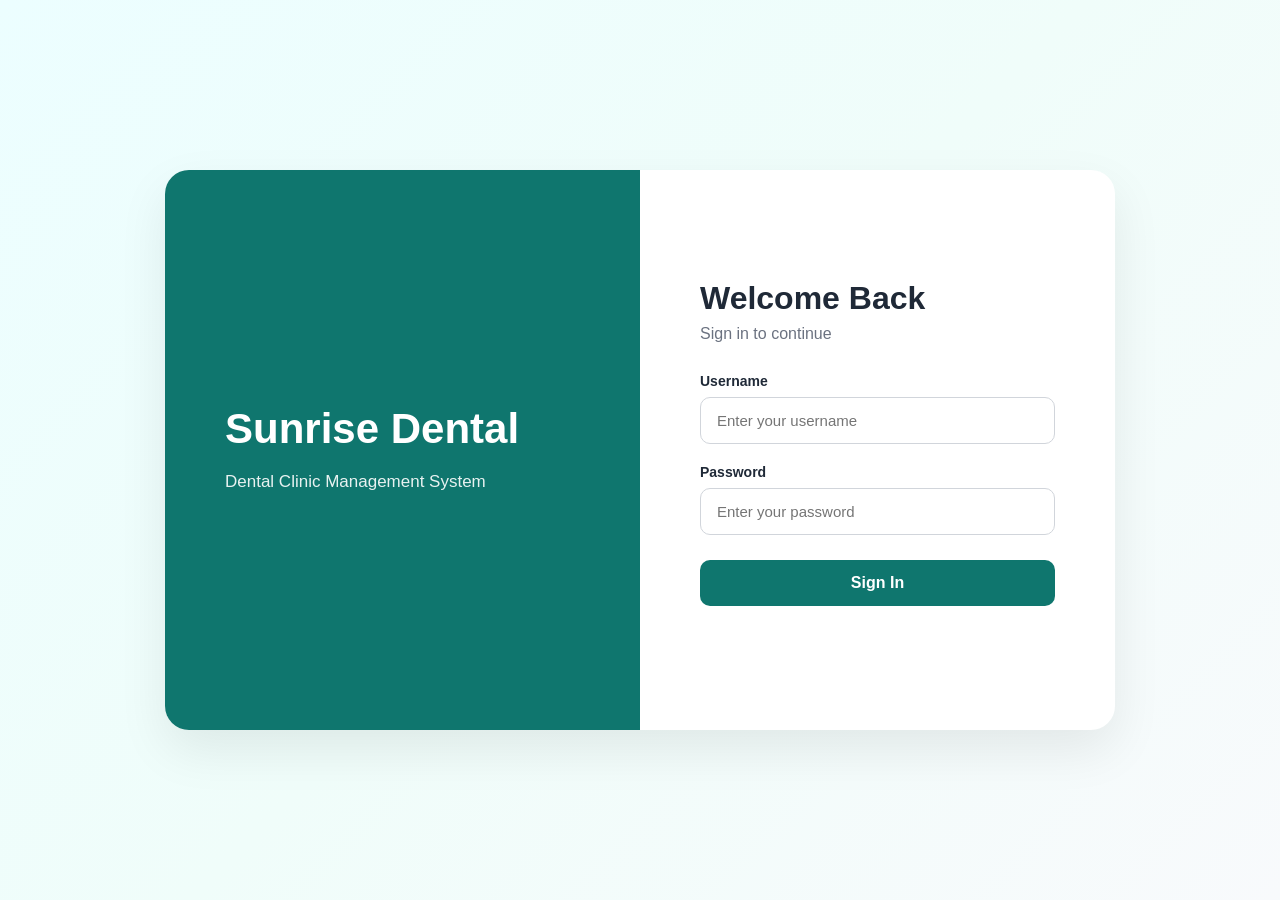
==== Frontend/index.html @ 6f391fbe "Add dental clinic frontend" ====
<!DOCTYPE html>
<html lang="en">
<head>
    <meta charset="UTF-8">
    <meta name="viewport" content="width=device-width, initial-scale=1.0">

    <title>Sunrise Dental Clinic</title>

    <link rel="stylesheet" href="css/style.css">
</head>

<body>
    <div class="login-page">

    <div class="login-card">

        <div class="brand">
            <h1>Sunrise Dental</h1>
            <p>Dental Clinic Management System</p>
        </div>

        <div class="login-form">

            <h2>Welcome Back</h2>
            <p class="login-subtitle">Sign in to continue</p>

            <form id="loginForm">

                <div class="input-group">
                    <label for="username">Username</label>
                    <input
                        type="text"
                        id="username"
                        placeholder="Enter your username"
                        required
                    >
                </div>

                <div class="input-group">
                    <label for="password">Password</label>
                    <input
                        type="password"
                        id="password"
                        placeholder="Enter your password"
                        required
                    >
                </div>

                <button type="submit" class="login-button">
                    Sign In
                </button>

                <p id="loginMessage"></p>

            </form>

        </div>

    </div>

</div>
<script src="js/app.js"></script>

</body>
</html>
---- Frontend/css/style.css ----
/* --- General --- */

* {
    margin: 0;
    padding: 0;
    box-sizing: border-box;
}

body {
    font-family: Arial, Helvetica, sans-serif;
    background: #f4f7fb;
    color: #1f2937;
}

button,
input,
select {
    font-family: inherit;
}


/* --- Login --- */

.login-page {
    min-height: 100vh;
    display: flex;
    justify-content: center;
    align-items: center;
    padding: 20px;
    background: linear-gradient(135deg, #ecfeff, #f0fdfa, #f8fafc);
}

.login-card {
    width: 100%;
    max-width: 950px;
    min-height: 560px;
    display: grid;
    grid-template-columns: 1fr 1fr;
    background: #ffffff;
    border-radius: 24px;
    overflow: hidden;
    box-shadow: 0 20px 50px rgba(0, 0, 0, 0.08);
}

.brand {
    padding: 60px;
    display: flex;
    flex-direction: column;
    justify-content: center;
    background: #0f766e;
    color: #ffffff;
}

.brand h1 {
    font-size: 42px;
    margin-bottom: 15px;
}

.brand p {
    font-size: 17px;
    line-height: 1.6;
    opacity: 0.9;
}

.login-form {
    padding: 60px;
    display: flex;
    flex-direction: column;
    justify-content: center;
}

.login-form h2 {
    font-size: 32px;
    margin-bottom: 8px;
}

.login-subtitle {
    color: #6b7280;
    margin-bottom: 30px;
}

.input-group {
    margin-bottom: 20px;
}

.input-group label {
    display: block;
    margin-bottom: 8px;
    font-size: 14px;
    font-weight: 600;
}

.input-group input {
    width: 100%;
    padding: 14px 16px;
    border: 1px solid #d1d5db;
    border-radius: 10px;
    font-size: 15px;
    outline: none;
    transition: 0.2s;
}

.input-group input:focus {
    border-color: #0f766e;
    box-shadow: 0 0 0 3px rgba(15, 118, 110, 0.1);
}

.login-button {
    width: 100%;
    padding: 14px;
    border: none;
    border-radius: 10px;
    background: #0f766e;
    color: #ffffff;
    font-size: 16px;
    font-weight: 600;
    cursor: pointer;
    margin-top: 5px;
    transition: 0.2s;
}

.login-button:hover {
    background: #115e59;
}

#loginMessage {
    margin-top: 15px;
    text-align: center;
    font-size: 14px;
}


/* --- Dashboard --- */

.dashboard {
    min-height: 100vh;
    display: flex;
    background: #f4f7fb;
}


/* --- Sidebar --- */

.sidebar {
    width: 250px;
    min-height: 100vh;
    background: #0f766e;
    color: #ffffff;
    display: flex;
    flex-direction: column;
    padding: 28px 18px;
}

.sidebar-brand {
    display: flex;
    align-items: center;
    gap: 12px;
    margin-bottom: 40px;
}

.brand-icon {
    width: 45px;
    height: 45px;
    display: flex;
    align-items: center;
    justify-content: center;
    background: rgba(255, 255, 255, 0.15);
    border-radius: 12px;
    font-size: 20px;
}

.sidebar-brand h2 {
    font-size: 18px;
    margin-bottom: 4px;
}

.sidebar-brand span {
    font-size: 11px;
    opacity: 0.75;
}

.sidebar-nav {
    display: flex;
    flex-direction: column;
    gap: 7px;
}

.nav-item {
    display: flex;
    align-items: center;
    gap: 12px;
    padding: 13px 14px;
    color: #ffffff;
    text-decoration: none;
    border-radius: 10px;
    font-size: 14px;
    transition: 0.2s;
}

.nav-item i {
    width: 20px;
    text-align: center;
}

.nav-item:hover,
.nav-item.active {
    background: rgba(255, 255, 255, 0.15);
}

.sidebar-bottom {
    margin-top: auto;
}

.logout:hover {
    background: rgba(255, 255, 255, 0.12);
}


/* --- Main Content --- */

.main-content {
    flex: 1;
    padding: 35px;
    overflow-x: hidden;
}


/* --- Top Bar --- */

.topbar {
    display: flex;
    align-items: center;
    justify-content: space-between;
    margin-bottom: 30px;
}

.topbar h1 {
    font-size: 30px;
    margin-bottom: 7px;
}

.topbar p {
    color: #6b7280;
    font-size: 14px;
}

.user-profile {
    display: flex;
    align-items: center;
    gap: 10px;
    background: #ffffff;
    padding: 8px 14px;
    border-radius: 12px;
    box-shadow: 0 5px 18px rgba(0, 0, 0, 0.05);
}

.user-avatar {
    width: 40px;
    height: 40px;
    display: flex;
    align-items: center;
    justify-content: center;
    background: #ccfbf1;
    color: #0f766e;
    border-radius: 50%;
}

.user-info {
    display: flex;
    flex-direction: column;
    gap: 3px;
}

.user-info strong {
    font-size: 13px;
}

.user-info span {
    color: #9ca3af;
    font-size: 11px;
}



/* --- Quick Actions --- */

.quick-actions {
    display: grid;
     grid-template-columns: repeat(3, minmax(0, 1fr));
    gap: 10px;
}

.quick-action {
    display: flex;
    align-items: center;
    gap: 20px;

    padding: 18px;

    text-decoration: none;
    color: #1f2937;

    background: #ffffff;

    border: 1px solid #e5e7eb;
    border-radius: 14px;

    transition: all 0.25s ease;
}

.quick-action:hover {
    transform: translateY(-3px);

    background: #f0fdfa;

    border-color: #99f6e4;

    box-shadow:
        0 8px 20px rgba(15, 118, 110, 0.10);
}

.quick-icon {
    width: 45px;
    height: 45px;

    flex-shrink: 0;

    display: flex;
    align-items: center;
    justify-content: center;

    background: #ecfdf5;

    color: #0f766e;

    border-radius: 12px;

    font-size: 18px;

    transition: 0.25s;
}

.quick-action:hover .quick-icon {
    background: #0f766e;
    color: #ffffff;
}

.quick-action div:nth-child(2) {
    flex: 1;

    display: flex;
    flex-direction: column;

    gap: 5px;
}

.quick-action strong {
    font-size: 14px;
    font-weight: 600;
    color: #1f2937;
}

.quick-action span {
    color: #9ca3af;

    font-size: 11px;

    line-height: 1.4;
}

.arrow {
    color: #9ca3af;

    font-size: 12px;

    transition: 0.25s;
}

.quick-action:hover .arrow {
    color: #0f766e;

    transform: translateX(4px);
}


/* --- Appointment Form --- */


.dashboard-section {
    width: 100%;
    max-width: none;
    background: #ffffff;
    padding: 55px;
    border-radius: 16px;
    box-shadow: 0 8px 25px rgba(0, 0, 0, 0.05);
}

.section-header {
    margin-bottom: 24px;
}

.section-header h2 {
    font-size: 20px;

    margin-bottom: 6px;

    color: #1f2937;
}

.section-header p {
    color: #9ca3af;

    font-size: 13px;
}


/* Appointment Form Grid */

.form-grid {
    display: grid;

    grid-template-columns:
        repeat(2, minmax(0, 1fr));

    column-gap: 24px;

    row-gap: 18px;
}


/* Form Group */

.form-group {
    margin-bottom: 0;
}

.form-group label {
    display: block;

    margin-bottom: 7px;

    font-size: 13px;

    font-weight: 600;

    color: #374151;
}

.required {
    color: #dc2626;

    font-weight: 700;
}


/* Input Wrapper */

.input-wrapper {
    position: relative;

    width: 100%;
}

.input-wrapper i {
    position: absolute;

    left: 14px;

    top: 50%;

    transform: translateY(-50%);

    color: #9ca3af;

    font-size: 14px;

    z-index: 1;

    pointer-events: none;
}


/* Input and Select */

.form-group input,
.form-group select {
    width: 100%;

    height: 44px;

    padding: 10px 14px 10px 40px;

    border: 1px solid #d1d5db;

    border-radius: 9px;

    outline: none;

    font-size: 13px;

    color: #1f2937;

    background: #ffffff;

    transition: all 0.2s ease;
}

.form-group input::placeholder {
    color: #9ca3af;
}


/* Input Focus */

.form-group input:focus,
.form-group select:focus {
    border-color: #0f766e;

    box-shadow:
        0 0 0 3px rgba(15, 118, 110, 0.10);
}


/* Appointment Number */

#appointmentNumber {
    background: #f0fdfa;

    color: #0f766e;

    font-weight: 700;

    cursor: not-allowed;
}


/* Select */

.form-group select {
    cursor: pointer;

    appearance: none;

    padding-right: 35px;
}


/* Date and Time */

.form-group input[type="date"],
.form-group input[type="time"] {
    cursor: pointer;
}


/* Create Appointment Button */

.appointment-button {
    width: auto;

    min-width: 205px;

    margin-top: 25px;

    padding: 12px 22px;

    display: flex;

    align-items: center;

    justify-content: center;

    gap: 8px;

    border: none;

    border-radius: 9px;

    background: #0f766e;

    color: #ffffff;

    font-size: 14px;

    font-weight: 600;

    cursor: pointer;

    transition: all 0.2s ease;
}

.appointment-button:hover {
    background: #115e59;

    transform: translateY(-1px);

    box-shadow:
        0 6px 15px rgba(15, 118, 110, 0.20);
}

.appointment-button:active {
    transform: translateY(0);
}


/* Appointment Message */

#appointmentMessage {
    margin-top: 14px;

    font-size: 13px;

    font-weight: 500;
}


/* --- Responsive --- */

@media (max-width: 900px) {

    .login-card {
        max-width: 750px;
    }

    .brand {
        padding: 40px;
    }

    .login-form {
        padding: 40px;
    }

    .brand h1 {
        font-size: 34px;
    }

    .login-form h2 {
        font-size: 27px;
    }
}


@media (max-width: 800px) {

    .sidebar {
        width: 75px;

        padding: 25px 10px;
    }

    .sidebar-brand {
        justify-content: center;
    }

    .sidebar-brand div:last-child {
        display: none;
    }

    .nav-item {
        justify-content: center;
    }

    .nav-item span {
        display: none;
    }

    .main-content {
        padding: 25px;
    }

    .quick-actions {
        grid-template-columns: 1fr;
    }
}


@media (max-width: 700px) {

    .login-card {
        grid-template-columns: 1fr;

        max-width: 500px;
    }

    .brand {
        min-height: 220px;

        padding: 35px;

        text-align: center;
    }

    .brand h1 {
        font-size: 32px;
    }

    .brand p {
        font-size: 15px;
    }

    .login-form {
        padding: 35px;
    }

    /* Appointment form becomes one column */

    .form-grid {
        grid-template-columns: 1fr;

        row-gap: 18px;
    }

    .dashboard-section {
        max-width: 100%;

        padding: 24px;
    }

    .appointment-button {
        width: 100%;
    }
}


@media (max-width: 600px) {

    .dashboard-cards {
        grid-template-columns: 1fr;
    }

    .topbar {
        align-items: flex-start;

        gap: 15px;
    }

    .user-info {
        display: none;
    }

    .main-content {
        padding: 18px;
    }

    .topbar h1 {
        font-size: 25px;
    }

    .dashboard-section {
        padding: 20px;
    }

    .quick-action {
        padding: 15px;
    }

    .quick-icon {
        width: 43px;

        height: 43px;
    }

    .form-group input,
    .form-group select {
        height: 42px;
    }
}


@media (max-width: 450px) {

    .login-page {
        padding: 12px;
    }

    .login-card {
        border-radius: 18px;
    }

    .brand {
        padding: 30px 22px;
    }

    .login-form {
        padding: 28px 22px;
    }

    .login-form h2 {
        font-size: 25px;
    }

    .brand h1 {
        font-size: 28px;
    }

    .sidebar {
        width: 62px;

        padding: 20px 7px;
    }

    .main-content {
        padding: 14px;
    }

    .dashboard-section {
        padding: 18px;

        border-radius: 14px;
    }

    .section-header h2 {
        font-size: 18px;
    }

    .section-header p {
        font-size: 12px;
    }

    .appointment-button {
        min-width: 100%;
    }
}
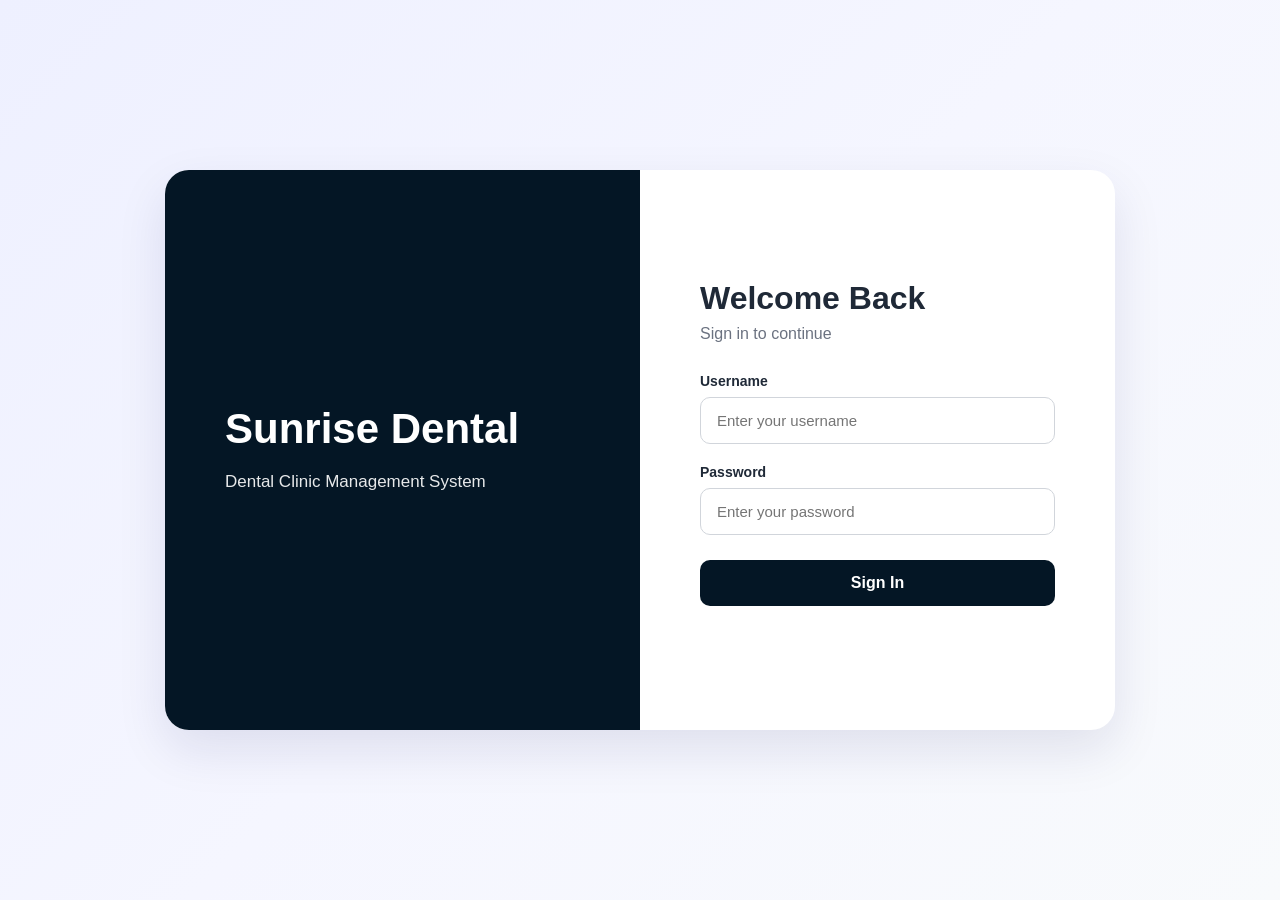
==== commit 48cb2235: "Add frontend inactivity logout" ====
--- a/Frontend/index.html
+++ b/Frontend/index.html
@@ -60,6 +60,6 @@
 
 </div>
 <script src="js/app.js"></script>
-
+<script src="js/auth.js"></script>
 </body>
 </html>
--- a/Frontend/css/style.css
+++ b/Frontend/css/style.css
@@ -1,4 +1,4 @@
-/* --- General --- */
+/* General */
 
 * {
     margin: 0;
@@ -6,7 +6,14 @@
     box-sizing: border-box;
 }
 
+html {
+    width: 100%;
+    min-height: 100%;
+}
+
 body {
+    width: 100%;
+    min-height: 100vh;
     font-family: Arial, Helvetica, sans-serif;
     background: #f4f7fb;
     color: #1f2937;
@@ -18,16 +25,21 @@
     font-family: inherit;
 }
 
-
-/* --- Login --- */
+button {
+    cursor: pointer;
+}
+
+
+/* Login */
 
 .login-page {
     min-height: 100vh;
+    width: 100%;
     display: flex;
     justify-content: center;
     align-items: center;
     padding: 20px;
-    background: linear-gradient(135deg, #ecfeff, #f0fdfa, #f8fafc);
+    background: linear-gradient(135deg, #eef0ff, #f5f6ff, #f8fafc);
 }
 
 .login-card {
@@ -39,7 +51,7 @@
     background: #ffffff;
     border-radius: 24px;
     overflow: hidden;
-    box-shadow: 0 20px 50px rgba(0, 0, 0, 0.08);
+    box-shadow: 0 20px 50px rgba(20, 21, 87, 0.10);
 }
 
 .brand {
@@ -47,7 +59,7 @@
     display: flex;
     flex-direction: column;
     justify-content: center;
-    background: #0f766e;
+    background: #041625;
     color: #ffffff;
 }
 
@@ -101,8 +113,8 @@
 }
 
 .input-group input:focus {
-    border-color: #0f766e;
-    box-shadow: 0 0 0 3px rgba(15, 118, 110, 0.1);
+    border-color: #041625;
+    box-shadow: 0 0 0 3px rgba(20, 21, 87, 0.10);
 }
 
 .login-button {
@@ -110,17 +122,16 @@
     padding: 14px;
     border: none;
     border-radius: 10px;
-    background: #0f766e;
+    background: #041625;
     color: #ffffff;
     font-size: 16px;
     font-weight: 600;
-    cursor: pointer;
     margin-top: 5px;
     transition: 0.2s;
 }
 
 .login-button:hover {
-    background: #115e59;
+    background: #434649;
 }
 
 #loginMessage {
@@ -130,21 +141,24 @@
 }
 
 
-/* --- Dashboard --- */
+/* Dashboard */
 
 .dashboard {
+    width: 100%;
     min-height: 100vh;
     display: flex;
     background: #f4f7fb;
 }
 
 
-/* --- Sidebar --- */
+/* Sidebar */
 
 .sidebar {
+    flex: 0 0 250px;
     width: 250px;
+    min-width: 250px;
     min-height: 100vh;
-    background: #0f766e;
+    background: #041625;
     color: #ffffff;
     display: flex;
     flex-direction: column;
@@ -161,6 +175,7 @@
 .brand-icon {
     width: 45px;
     height: 45px;
+    min-width: 45px;
     display: flex;
     align-items: center;
     justify-content: center;
@@ -199,6 +214,7 @@
 
 .nav-item i {
     width: 20px;
+    min-width: 20px;
     text-align: center;
 }
 
@@ -216,21 +232,25 @@
 }
 
 
-/* --- Main Content --- */
+/* Main Content */
 
 .main-content {
-    flex: 1;
+    flex: 1 1 auto;
+    width: auto;
+    min-width: 0;
     padding: 35px;
     overflow-x: hidden;
 }
 
 
-/* --- Top Bar --- */
+/* Top Bar */
 
 .topbar {
+    width: 100%;
     display: flex;
     align-items: center;
     justify-content: space-between;
+    gap: 20px;
     margin-bottom: 30px;
 }
 
@@ -245,6 +265,7 @@
 }
 
 .user-profile {
+    flex-shrink: 0;
     display: flex;
     align-items: center;
     gap: 10px;
@@ -257,11 +278,12 @@
 .user-avatar {
     width: 40px;
     height: 40px;
+    min-width: 40px;
     display: flex;
     align-items: center;
     justify-content: center;
-    background: #ccfbf1;
-    color: #0f766e;
+    background: #e8e9ff;
+    color: #141557;
     border-radius: 50%;
 }
 
@@ -281,76 +303,87 @@
 }
 
 
-
-/* --- Quick Actions --- */
+/* Dashboard Section */
+
+.dashboard-section {
+    width: 100%;
+    max-width: 100%;
+    background: #ffffff;
+    padding: 40px;
+    border-radius: 16px;
+    box-shadow: 0 8px 25px rgba(0, 0, 0, 0.05);
+}
+
+.section-header {
+    margin-bottom: 24px;
+}
+
+.section-header h2 {
+    font-size: 20px;
+    margin-bottom: 6px;
+    color: #1f2937;
+}
+
+.section-header p {
+    color: #9ca3af;
+    font-size: 13px;
+}
+
+
+/* Quick Actions */
 
 .quick-actions {
+    width: 100%;
     display: grid;
-     grid-template-columns: repeat(3, minmax(0, 1fr));
-    gap: 10px;
+    grid-template-columns: repeat(3, minmax(0, 1fr));
+    gap: 14px;
 }
 
 .quick-action {
+    min-width: 0;
     display: flex;
     align-items: center;
-    gap: 20px;
-
+    gap: 14px;
     padding: 18px;
-
     text-decoration: none;
     color: #1f2937;
-
     background: #ffffff;
-
     border: 1px solid #e5e7eb;
     border-radius: 14px;
-
     transition: all 0.25s ease;
 }
 
 .quick-action:hover {
     transform: translateY(-3px);
-
-    background: #f0fdfa;
-
-    border-color: #99f6e4;
-
-    box-shadow:
-        0 8px 20px rgba(15, 118, 110, 0.10);
+    background: #f4f4ff;
+    border-color: #b9bbef;
+    box-shadow: 0 8px 20px rgba(20, 21, 87, 0.10);
 }
 
 .quick-icon {
     width: 45px;
     height: 45px;
-
-    flex-shrink: 0;
-
+    min-width: 45px;
     display: flex;
     align-items: center;
     justify-content: center;
-
-    background: #ecfdf5;
-
-    color: #0f766e;
-
+    background: #eef0ff;
+    color: #141557;
     border-radius: 12px;
-
     font-size: 18px;
-
     transition: 0.25s;
 }
 
 .quick-action:hover .quick-icon {
-    background: #0f766e;
+    background: #141557;
     color: #ffffff;
 }
 
 .quick-action div:nth-child(2) {
+    min-width: 0;
     flex: 1;
-
     display: flex;
     flex-direction: column;
-
     gap: 5px;
 }
 
@@ -362,93 +395,48 @@
 
 .quick-action span {
     color: #9ca3af;
-
     font-size: 11px;
-
     line-height: 1.4;
 }
 
 .arrow {
+    flex-shrink: 0;
     color: #9ca3af;
-
     font-size: 12px;
-
     transition: 0.25s;
 }
 
 .quick-action:hover .arrow {
-    color: #0f766e;
-
+    color: #141557;
     transform: translateX(4px);
 }
 
 
-/* --- Appointment Form --- */
-
-
-.dashboard-section {
-    width: 100%;
-    max-width: none;
-    background: #ffffff;
-    padding: 55px;
-    border-radius: 16px;
-    box-shadow: 0 8px 25px rgba(0, 0, 0, 0.05);
-}
-
-.section-header {
-    margin-bottom: 24px;
-}
-
-.section-header h2 {
-    font-size: 20px;
-
-    margin-bottom: 6px;
-
-    color: #1f2937;
-}
-
-.section-header p {
-    color: #9ca3af;
-
-    font-size: 13px;
-}
-
-
-/* Appointment Form Grid */
+/* Appointment Form */
 
 .form-grid {
+    width: 100%;
     display: grid;
-
-    grid-template-columns:
-        repeat(2, minmax(0, 1fr));
-
+    grid-template-columns: repeat(2, minmax(0, 1fr));
     column-gap: 24px;
-
     row-gap: 18px;
 }
 
-
-/* Form Group */
-
 .form-group {
+    min-width: 0;
     margin-bottom: 0;
 }
 
 .form-group label {
     display: block;
-
     margin-bottom: 7px;
-
-    font-size: 13px;
-
+    font-size: 13px;
     font-weight: 600;
-
     color: #374151;
 }
 
 .required {
     color: #dc2626;
-
     font-weight: 700;
 }
 
@@ -457,51 +445,34 @@
 
 .input-wrapper {
     position: relative;
-
     width: 100%;
 }
 
 .input-wrapper i {
     position: absolute;
-
     left: 14px;
-
     top: 50%;
-
     transform: translateY(-50%);
-
     color: #9ca3af;
-
     font-size: 14px;
-
     z-index: 1;
-
     pointer-events: none;
 }
 
 
-/* Input and Select */
+/* Form Inputs */
 
 .form-group input,
 .form-group select {
     width: 100%;
-
     height: 44px;
-
     padding: 10px 14px 10px 40px;
-
     border: 1px solid #d1d5db;
-
     border-radius: 9px;
-
     outline: none;
-
-    font-size: 13px;
-
+    font-size: 13px;
     color: #1f2937;
-
     background: #ffffff;
-
     transition: all 0.2s ease;
 }
 
@@ -509,27 +480,19 @@
     color: #9ca3af;
 }
 
-
-/* Input Focus */
-
 .form-group input:focus,
 .form-group select:focus {
-    border-color: #0f766e;
-
-    box-shadow:
-        0 0 0 3px rgba(15, 118, 110, 0.10);
+    border-color: #141557;
+    box-shadow: 0 0 0 3px rgba(20, 21, 87, 0.10);
 }
 
 
 /* Appointment Number */
 
 #appointmentNumber {
-    background: #f0fdfa;
-
-    color: #0f766e;
-
+    background: #eef0ff;
+    color: #141557;
     font-weight: 700;
-
     cursor: not-allowed;
 }
 
@@ -538,9 +501,7 @@
 
 .form-group select {
     cursor: pointer;
-
-    appearance: none;
-
+    appearance: auto;
     padding-right: 35px;
 }
 
@@ -557,45 +518,26 @@
 
 .appointment-button {
     width: auto;
-
     min-width: 205px;
-
     margin-top: 25px;
-
     padding: 12px 22px;
-
-    display: flex;
-
+    display: inline-flex;
     align-items: center;
-
     justify-content: center;
-
     gap: 8px;
-
     border: none;
-
     border-radius: 9px;
-
-    background: #0f766e;
-
+    background: #141557;
     color: #ffffff;
-
     font-size: 14px;
-
     font-weight: 600;
-
-    cursor: pointer;
-
     transition: all 0.2s ease;
 }
 
 .appointment-button:hover {
-    background: #115e59;
-
+    background: #101145;
     transform: translateY(-1px);
-
-    box-shadow:
-        0 6px 15px rgba(15, 118, 110, 0.20);
+    box-shadow: 0 6px 15px rgba(20, 21, 87, 0.20);
 }
 
 .appointment-button:active {
@@ -607,44 +549,914 @@
 
 #appointmentMessage {
     margin-top: 14px;
-
-    font-size: 13px;
-
+    font-size: 13px;
     font-weight: 500;
 }
-
-
-/* --- Responsive --- */
+/* Find Appointment */
+
+.find-appointment-section {
+    width: 100%;
+    max-width: 1100px;
+    margin: 0 auto;
+    background: #ffffff;
+    padding: 28px 36px;
+    border-radius: 16px;
+    box-shadow: 0 8px 25px rgba(0, 0, 0, 0.05);
+}
+
+.find-appointment-header {
+    margin-bottom: 18px;
+}
+
+.find-appointment-header h2 {
+    font-size: 21px;
+    color: #1f2937;
+    margin-bottom: 5px;
+}
+
+.find-appointment-header p {
+    color: #9ca3af;
+    font-size: 13px;
+}
+
+.find-appointment-form {
+    width: 100%;
+}
+
+.find-appointment-group {
+    width: 100%;
+}
+
+.find-appointment-group label {
+    display: block;
+    margin-bottom: 7px;
+    font-size: 13px;
+    font-weight: 600;
+    color: #374151;
+}
+
+
+/* Find Input */
+
+.find-input-wrapper {
+    position: relative;
+    width: 100%;
+}
+
+.find-input-wrapper i {
+    position: absolute;
+    left: 14px;
+    top: 50%;
+    transform: translateY(-50%);
+    color: #9ca3af;
+    font-size: 14px;
+    pointer-events: none;
+    z-index: 1;
+}
+
+.find-input-wrapper input {
+    width: 100%;
+    height: 44px;
+    padding: 10px 14px 10px 40px;
+    border: 1px solid #d1d5db;
+    border-radius: 9px;
+    outline: none;
+    background: #ffffff;
+    color: #1f2937;
+    font-size: 13px;
+    transition: all 0.2s ease;
+}
+
+.find-input-wrapper input::placeholder {
+    color: #9ca3af;
+}
+
+.find-input-wrapper input:focus {
+    border-color: #141557;
+    box-shadow: 0 0 0 3px rgba(20, 21, 87, 0.10);
+}
+
+
+/* Find Button */
+
+.find-button {
+    margin-top: 12px;
+    min-width: 110px;
+    height: 42px;
+    padding: 0 20px;
+    display: inline-flex;
+    align-items: center;
+    justify-content: center;
+    gap: 8px;
+    border: none;
+    border-radius: 9px;
+    background: #141557;
+    color: #ffffff;
+    font-size: 13px;
+    font-weight: 600;
+    transition: all 0.2s ease;
+}
+
+.find-button:hover {
+    background: #101145;
+    transform: translateY(-1px);
+    box-shadow: 0 6px 15px rgba(20, 21, 87, 0.20);
+}
+
+.find-button:active {
+    transform: translateY(0);
+}
+
+.find-button i {
+    font-size: 13px;
+}
+
+
+/* Find Message */
+
+#findMessage {
+    margin-top: 10px;
+    font-size: 13px;
+    font-weight: 500;
+}
+
+/* Appointment Details */
+
+.appointment-details {
+    width: 100%;
+    margin-top: 25px;
+    background: #ffffff;
+    border: 1px solid #e5e7eb;
+    border-radius: 14px;
+    padding: 25px;
+}
+
+.appointment-details h3 {
+    font-size: 18px;
+    margin-bottom: 20px;
+    color: #1f2937;
+}
+
+.appointment-details-grid {
+    display: grid;
+    grid-template-columns: repeat(2, minmax(0, 1fr));
+    gap: 18px;
+}
+
+.appointment-detail-item {
+    min-width: 0;
+    padding: 14px;
+    background: #f8fafc;
+    border-radius: 10px;
+    border: 1px solid #eef2f7;
+}
+
+.appointment-detail-item strong {
+    display: block;
+    margin-bottom: 5px;
+    font-size: 12px;
+    color: #6b7280;
+}
+
+.appointment-detail-item span {
+    font-size: 14px;
+    color: #1f2937;
+    word-break: break-word;
+}
+/* Manage Appointment Search */
+.appointment-search {
+    display: flex;
+    align-items: flex-end;
+    gap: 15px;
+    width: fit-content;
+    max-width: 100%;
+    margin-top: 25px;
+    padding: 22px;
+    background: #f8fafc;
+    border: 1px solid #e5e7eb;
+    border-radius: 12px;
+}
+
+.appointment-search .form-group {
+    flex: 0 0 360px;
+    max-width: 360px;
+}
+
+.appointment-search .input-wrapper {
+    width: 100%;
+}
+.appointment-search input {
+    width: 100%;
+    height: 44px;
+}
+
+#searchAppointmentNumber {
+    width: 100%;
+    height: 44px;
+    padding: 10px 14px 10px 40px;
+    border: 1px solid #d1d5db;
+    border-radius: 9px;
+    outline: none;
+    font-size: 13px;
+    color: #1f2937;
+    background: #ffffff;
+}
+.appointment-search .input-wrapper {
+    width: 100%;
+}
+#searchAppointmentNumber:focus {
+    border-color: #141557;
+    box-shadow: 0 0 0 3px rgba(20, 21, 87, 0.10);
+}
+#viewAppointmentButton {
+    height: 44px;
+    min-width: 110px;
+    flex-shrink: 0;
+}
+
+/* Management Button */
+
+.management-button,
+#viewAppointmentButton {
+    height: 44px;
+    min-width: 110px;
+    padding: 10px 20px;
+    display: inline-flex;
+    align-items: center;
+    justify-content: center;
+    gap: 8px;
+    border: none;
+    border-radius: 9px;
+    background: #141557;
+    color: #ffffff;
+    font-size: 13px;
+    font-weight: 600;
+    cursor: pointer;
+    text-decoration: none;
+    transition: all 0.2s ease;
+}
+
+.management-button:hover,
+#viewAppointmentButton:hover {
+    background: #101145;
+    transform: translateY(-1px);
+    box-shadow: 0 6px 15px rgba(20, 21, 87, 0.20);
+}
+
+.management-button:active,
+#viewAppointmentButton:active {
+    transform: translateY(0);
+}
+
+
+/* Management Buttons */
+
+.management-buttons {
+    display: flex;
+    align-items: center;
+    gap: 12px;
+    margin-top: 25px;
+    flex-wrap: wrap;
+}
+
+#editAppointmentButton,
+#updateAppointmentButton,
+#deleteAppointmentButton {
+    min-width: 120px;
+    height: 42px;
+    padding: 10px 18px;
+    display: inline-flex;
+    align-items: center;
+    justify-content: center;
+    gap: 7px;
+    border: none;
+    border-radius: 9px;
+    color: #ffffff;
+    font-size: 13px;
+    font-weight: 600;
+    cursor: pointer;
+    transition: all 0.2s ease;
+}
+
+#editAppointmentButton {
+    background: #2563eb;
+}
+
+#editAppointmentButton:hover {
+    background: #1d4ed8;
+    transform: translateY(-1px);
+}
+
+#updateAppointmentButton {
+    background: #141557;
+}
+
+#updateAppointmentButton:hover {
+    background: #101145;
+    transform: translateY(-1px);
+}
+
+#deleteAppointmentButton {
+    background: #dc2626;
+}
+
+#deleteAppointmentButton:hover {
+    background: #b91c1c;
+    transform: translateY(-1px);
+}
+
+#updateAppointmentButton:disabled,
+#deleteAppointmentButton:disabled,
+#editAppointmentButton:disabled {
+    opacity: 0.55;
+    cursor: not-allowed;
+    transform: none;
+    box-shadow: none;
+}
+
+
+/* Management Form */
+
+#updateAppointmentForm,
+.manage-form {
+    width: 100%;
+    margin-top: 20px;
+}
+
+#updateAppointmentForm .form-group input,
+#updateAppointmentForm .form-group select {
+    width: 100%;
+}
+
+.appointment-details input[readonly],
+.appointment-details select:disabled {
+    background: #f8fafc;
+    color: #6b7280;
+    cursor: not-allowed;
+}
+
+
+/* Management Message */
+
+#appointmentManagementMessage,
+.appointment-list-message {
+    margin-top: 15px;
+    min-height: 20px;
+    font-size: 13px;
+    font-weight: 500;
+}
+
+
+/* Billing */
+
+.billing-section {
+    width: 100%;
+    padding: 45px;
+}
+
+.billing-grid {
+    display: grid;
+    grid-template-columns: repeat(2, minmax(0, 1fr));
+    gap: 22px 24px;
+}
+
+.billing-grid .form-group {
+    width: 100%;
+}
+
+.billing-grid .form-group label {
+    display: block;
+    margin-bottom: 7px;
+    font-size: 13px;
+    font-weight: 600;
+    color: #374151;
+}
+
+.billing-grid .form-group input {
+    width: 100%;
+    height: 46px;
+    padding: 10px 14px 10px 42px;
+    border: 1px solid #d1d5db;
+    border-radius: 9px;
+    outline: none;
+    font-size: 13px;
+    color: #1f2937;
+    background: #ffffff;
+    transition: 0.2s ease;
+}
+
+.billing-grid .form-group input:focus {
+    border-color: #141557;
+    box-shadow: 0 0 0 3px rgba(20, 21, 87, 0.10);
+}
+
+.billing-grid .form-group input[readonly] {
+    background: #eef0ff;
+    color: #141557;
+    font-weight: 700;
+}
+
+.billing-grid .input-wrapper {
+    position: relative;
+    width: 100%;
+}
+
+.billing-grid .input-wrapper i {
+    position: absolute;
+    left: 14px;
+    top: 50%;
+    transform: translateY(-50%);
+    color: #9ca3af;
+    font-size: 14px;
+    pointer-events: none;
+    z-index: 1;
+}
+
+
+/* Billing Actions */
+
+.billing-actions {
+    display: flex;
+    align-items: center;
+    gap: 12px;
+    margin-top: 28px;
+}
+
+.billing-actions .management-button {
+    min-width: 145px;
+    height: 44px;
+    padding: 10px 20px;
+}
+
+.billing-save-button {
+    background: #141557;
+    color: #ffffff;
+}
+
+.billing-save-button:hover {
+    background: #101145;
+    transform: translateY(-1px);
+    box-shadow: 0 6px 15px rgba(20, 21, 87, 0.20);
+}
+
+.billing-clear-button {
+    background: #f3f4f6;
+    color: #374151;
+    border: 1px solid #d1d5db !important;
+}
+
+.billing-clear-button:hover {
+    background: #e5e7eb;
+}
+
+.billing-print-button {
+    background: #1f2937;
+    color: #ffffff;
+}
+
+.billing-print-button:hover {
+    background: #111827;
+    transform: translateY(-1px);
+    box-shadow: 0 6px 15px rgba(0, 0, 0, 0.15);
+}
+
+#billingMessage {
+    margin-top: 15px;
+    font-size: 13px;
+    font-weight: 500;
+}
+
+
+/* Print Bill */
+
+.bill-page {
+    width: 100%;
+    max-width: 850px;
+    min-height: 297mm;
+    margin: 40px auto;
+    padding: 45px;
+    background: #ffffff;
+    color: #1f2937;
+    border-radius: 14px;
+    box-shadow: 0 10px 30px rgba(0, 0, 0, 0.08);
+}
+
+.bill-header {
+    display: flex;
+    align-items: flex-start;
+    justify-content: space-between;
+    gap: 30px;
+}
+
+.clinic-info h1 {
+    margin-bottom: 8px;
+    font-size: 30px;
+    color: #141557;
+}
+
+.clinic-info p {
+    margin-bottom: 4px;
+    color: #6b7280;
+    font-size: 13px;
+}
+
+.bill-title {
+    text-align: right;
+}
+
+.bill-title h2 {
+    margin-bottom: 5px;
+    font-size: 28px;
+    color: #1f2937;
+    letter-spacing: 1px;
+}
+
+.bill-title span {
+    color: #9ca3af;
+    font-size: 13px;
+}
+
+.bill-line {
+    width: 100%;
+    height: 2px;
+    margin: 25px 0;
+    background: #141557;
+}
+
+.bill-information {
+    display: grid;
+    grid-template-columns: repeat(2, minmax(0, 1fr));
+    gap: 20px;
+    margin-bottom: 35px;
+}
+
+.bill-info-group {
+    padding: 15px;
+    background: #f7f7ff;
+    border: 1px solid #e5e7eb;
+    border-left: 4px solid #141557;
+    border-radius: 9px;
+}
+
+.bill-info-group span {
+    display: block;
+    margin-bottom: 6px;
+    color: #9ca3af;
+    font-size: 12px;
+}
+
+.bill-info-group strong {
+    display: block;
+    color: #1f2937;
+    font-size: 14px;
+}
+
+.bill-section h3 {
+    margin-bottom: 15px;
+    color: #1f2937;
+    font-size: 19px;
+}
+
+.bill-table {
+    width: 100%;
+    border-collapse: collapse;
+}
+
+.bill-table th {
+    padding: 14px 15px;
+    background: #141557;
+    color: #ffffff;
+    text-align: left;
+    font-size: 13px;
+}
+
+.bill-table th:last-child {
+    text-align: right;
+}
+
+.bill-table td {
+    padding: 16px 15px;
+    border-bottom: 1px solid #e5e7eb;
+    font-size: 13px;
+}
+
+.bill-table td:last-child {
+    text-align: right;
+    font-weight: 600;
+}
+
+.bill-table td strong {
+    display: block;
+    margin-bottom: 4px;
+    color: #1f2937;
+}
+
+.bill-table td small {
+    display: block;
+    color: #9ca3af;
+    font-size: 11px;
+}
+
+.bill-table tfoot td {
+    padding: 18px 15px;
+    background: #eef0ff;
+    border-bottom: none;
+    color: #141557;
+    font-size: 16px;
+    font-weight: 700;
+}
+
+.bill-footer {
+    display: flex;
+    align-items: flex-end;
+    justify-content: space-between;
+    gap: 30px;
+    margin-top: 45px;
+    padding-top: 25px;
+    border-top: 1px solid #e5e7eb;
+}
+
+.bill-footer p {
+    margin-bottom: 4px;
+    color: #6b7280;
+    font-size: 12px;
+}
+
+.signature {
+    width: 180px;
+    text-align: center;
+}
+
+.signature div {
+    width: 180px;
+    height: 1px;
+    margin-bottom: 8px;
+    background: #374151;
+}
+
+.signature span {
+    color: #6b7280;
+    font-size: 11px;
+}
+
+.print-actions {
+    display: flex;
+    justify-content: center;
+    gap: 12px;
+    margin-top: 35px;
+}
+
+.print-actions button {
+    min-width: 130px;
+    padding: 12px 20px;
+    border: none;
+    border-radius: 9px;
+    background: #141557;
+    color: #ffffff;
+    font-size: 13px;
+    font-weight: 600;
+    cursor: pointer;
+    transition: 0.2s;
+}
+
+.print-actions button:hover {
+    background: #101145;
+    transform: translateY(-1px);
+}
+
+.print-actions button:last-child {
+    background: #6b7280;
+}
+
+.print-actions button:last-child:hover {
+    background: #4b5563;
+}
+
+
+/* Help Page */
+
+.help-section {
+    margin-bottom: 24px;
+}
+
+.help-grid {
+    display: grid;
+    grid-template-columns: repeat(2, minmax(0, 1fr));
+    gap: 18px;
+}
+
+.help-card {
+    display: flex;
+    align-items: flex-start;
+    gap: 16px;
+    padding: 22px;
+    background: #ffffff;
+    border: 1px solid #e5e7eb;
+    border-radius: 14px;
+    transition: all 0.2s ease;
+}
+
+.help-card:hover {
+    transform: translateY(-3px);
+    border-color: #b9bbef;
+    background: #f7f7ff;
+    box-shadow: 0 8px 20px rgba(20, 21, 87, 0.08);
+}
+
+.help-icon {
+    width: 48px;
+    height: 48px;
+    flex-shrink: 0;
+    display: flex;
+    align-items: center;
+    justify-content: center;
+    background: #eef0ff;
+    color: #141557;
+    border-radius: 12px;
+    font-size: 19px;
+}
+
+.help-card h3 {
+    margin-bottom: 8px;
+    color: #1f2937;
+    font-size: 15px;
+}
+
+.help-card p {
+    color: #6b7280;
+    font-size: 13px;
+    line-height: 1.6;
+}
+
+.faq-section {
+    margin-bottom: 24px;
+}
+
+.faq-list {
+    display: flex;
+    flex-direction: column;
+    gap: 12px;
+}
+
+.faq-item {
+    padding: 18px 20px;
+    background: #ffffff;
+    border: 1px solid #e5e7eb;
+    border-radius: 12px;
+}
+
+.faq-question {
+    display: flex;
+    align-items: center;
+    gap: 10px;
+    margin-bottom: 8px;
+    color: #1f2937;
+    font-size: 14px;
+}
+
+.faq-question i {
+    color: #141557;
+    font-size: 15px;
+}
+
+.faq-item p {
+    padding-left: 25px;
+    color: #6b7280;
+    font-size: 13px;
+    line-height: 1.6;
+}
+
+.support-section {
+    margin-bottom: 24px;
+}
+
+.support-box {
+    display: grid;
+    grid-template-columns: repeat(3, minmax(0, 1fr));
+    gap: 15px;
+}
+
+.support-item {
+    display: flex;
+    align-items: center;
+    gap: 13px;
+    padding: 18px;
+    background: #f8fafc;
+    border: 1px solid #e5e7eb;
+    border-radius: 12px;
+}
+
+.support-item > i {
+    width: 42px;
+    height: 42px;
+    flex-shrink: 0;
+    display: flex;
+    align-items: center;
+    justify-content: center;
+    background: #e8e9ff;
+    color: #141557;
+    border-radius: 10px;
+    font-size: 16px;
+}
+
+.support-item div {
+    display: flex;
+    flex-direction: column;
+    gap: 4px;
+}
+
+.support-item strong {
+    color: #1f2937;
+    font-size: 13px;
+}
+
+.support-item span {
+    color: #9ca3af;
+    font-size: 11px;
+    line-height: 1.4;
+}
+
+
+/* Responsive */
+
+@media (min-width: 1200px) {
+
+    .main-content {
+        padding: 35px 40px;
+    }
+
+    .dashboard-section {
+        padding: 40px;
+    }
+}
+
+@media (max-width: 1100px) {
+
+    .main-content {
+        padding: 28px;
+    }
+
+    .dashboard-section {
+        padding: 35px;
+    }
+
+    .quick-actions {
+        grid-template-columns: repeat(2, minmax(0, 1fr));
+    }
+
+    .find-appointment-section {
+        max-width: 100%;
+    }
+}
 
 @media (max-width: 900px) {
 
-    .login-card {
-        max-width: 750px;
-    }
-
-    .brand {
-        padding: 40px;
-    }
-
-    .login-form {
-        padding: 40px;
-    }
-
-    .brand h1 {
-        font-size: 34px;
-    }
-
-    .login-form h2 {
-        font-size: 27px;
-    }
-}
-
-
-@media (max-width: 800px) {
+    .sidebar {
+        flex: 0 0 200px;
+        width: 200px;
+        min-width: 200px;
+    }
+
+    .main-content {
+        padding: 25px;
+    }
+
+    .dashboard-section {
+        padding: 30px;
+    }
+
+    .appointment-search {
+        flex-direction: column;
+        align-items: stretch;
+    }
+
+    #viewAppointmentButton,
+    .management-button {
+        width: 100%;
+    }
+
+    .help-grid {
+        grid-template-columns: 1fr;
+    }
+
+    .support-box {
+        grid-template-columns: 1fr;
+    }
+
+    .billing-section {
+        padding: 35px;
+    }
+
+    .billing-grid {
+        gap: 18px;
+    }
+}
+
+@media (max-width: 850px) {
 
     .sidebar {
         width: 75px;
-
+        min-width: 75px;
         padding: 25px 10px;
     }
 
@@ -652,7 +1464,7 @@
         justify-content: center;
     }
 
-    .sidebar-brand div:last-child {
+    .sidebar-brand > div:last-child {
         display: none;
     }
 
@@ -665,159 +1477,447 @@
     }
 
     .main-content {
+        width: calc(100% - 75px);
         padding: 25px;
+    }
+
+    .topbar {
+        align-items: flex-start;
+    }
+
+    .quick-actions {
+        grid-template-columns: 1fr 1fr;
+    }
+}
+
+@media (max-width: 700px) {
+
+    .login-card {
+        grid-template-columns: 1fr;
+        max-width: 500px;
+    }
+
+    .brand {
+        min-height: 220px;
+        padding: 35px;
+        text-align: center;
+    }
+
+    .brand h1 {
+        font-size: 32px;
+    }
+
+    .brand p {
+        font-size: 15px;
+    }
+
+    .login-form {
+        padding: 35px;
+    }
+
+    .sidebar {
+        width: 62px;
+        min-width: 62px;
+        padding: 20px 7px;
+    }
+
+    .main-content {
+        width: calc(100% - 62px);
+        padding: 18px;
+    }
+
+    .dashboard-section {
+        padding: 24px;
+    }
+
+    .topbar {
+        flex-direction: column;
+        align-items: flex-start;
+        gap: 15px;
+    }
+
+    .user-profile {
+        align-self: flex-end;
+    }
+
+    .form-grid,
+    .billing-grid {
+        grid-template-columns: 1fr;
+        row-gap: 18px;
     }
 
     .quick-actions {
         grid-template-columns: 1fr;
     }
-}
-
-
-@media (max-width: 700px) {
-
-    .login-card {
-        grid-template-columns: 1fr;
-
-        max-width: 500px;
-    }
-
-    .brand {
-        min-height: 220px;
-
-        padding: 35px;
-
-        text-align: center;
-    }
-
-    .brand h1 {
-        font-size: 32px;
-    }
-
-    .brand p {
-        font-size: 15px;
-    }
-
-    .login-form {
-        padding: 35px;
-    }
-
-    /* Appointment form becomes one column */
-
-    .form-grid {
-        grid-template-columns: 1fr;
-
-        row-gap: 18px;
-    }
-
-    .dashboard-section {
-        max-width: 100%;
-
-        padding: 24px;
-    }
 
     .appointment-button {
         width: 100%;
     }
-}
-
+
+    .appointment-details-grid {
+        grid-template-columns: 1fr;
+    }
+
+    .find-appointment-section {
+        padding: 24px;
+    }
+
+    .find-button {
+        width: 100%;
+    }
+
+    .management-buttons,
+    .billing-actions {
+        flex-direction: column;
+        align-items: stretch;
+    }
+
+    #editAppointmentButton,
+    #updateAppointmentButton,
+    #deleteAppointmentButton,
+    .billing-actions .management-button {
+        width: 100%;
+    }
+
+    .billing-section {
+        padding: 25px;
+    }
+
+    .help-card {
+        padding: 18px;
+    }
+
+    .help-icon {
+        width: 44px;
+        height: 44px;
+    }
+
+    .faq-item {
+        padding: 16px;
+    }
+
+    .support-item {
+        padding: 16px;
+    }
+
+    .bill-page {
+        min-height: auto;
+        margin: 20px auto;
+        padding: 25px;
+    }
+
+    .bill-header {
+        flex-direction: column;
+    }
+
+    .bill-title {
+        text-align: left;
+    }
+
+    .bill-information {
+        grid-template-columns: 1fr;
+    }
+
+    .bill-footer {
+        flex-direction: column;
+        align-items: flex-start;
+    }
+
+    .print-actions {
+        flex-direction: column;
+    }
+
+    .print-actions button {
+        width: 100%;
+    }
+}
 
 @media (max-width: 600px) {
 
-    .dashboard-cards {
-        grid-template-columns: 1fr;
-    }
-
-    .topbar {
-        align-items: flex-start;
-
-        gap: 15px;
+    .main-content {
+        padding: 15px;
+    }
+
+    .dashboard-section {
+        padding: 20px;
+        border-radius: 14px;
+    }
+
+    .section-header h2 {
+        font-size: 18px;
+    }
+
+    .section-header p {
+        font-size: 12px;
+    }
+
+    .quick-action {
+        padding: 15px;
+    }
+
+    .quick-icon {
+        width: 43px;
+        height: 43px;
+        min-width: 43px;
+    }
+
+    .form-group input,
+    .form-group select,
+    .find-input-wrapper input {
+        height: 42px;
+    }
+
+    .billing-section {
+        padding: 20px;
+    }
+
+    .billing-grid .form-group input {
+        height: 44px;
+    }
+
+    .appointment-details {
+        padding: 18px;
+    }
+}
+
+@media (max-width: 500px) {
+
+    .main-content {
+        padding: 14px;
+    }
+
+    .dashboard-section {
+        padding: 20px;
+        border-radius: 14px;
+    }
+
+    .find-appointment-section {
+        padding: 20px;
+        border-radius: 14px;
+    }
+
+    .topbar h1 {
+        font-size: 25px;
+    }
+
+    .topbar p {
+        font-size: 12px;
+    }
+
+    .user-profile {
+        padding: 7px 10px;
     }
 
     .user-info {
         display: none;
     }
 
-    .main-content {
-        padding: 18px;
-    }
-
-    .topbar h1 {
-        font-size: 25px;
-    }
-
-    .dashboard-section {
-        padding: 20px;
+    .section-header h2 {
+        font-size: 18px;
+    }
+
+    .section-header p {
+        font-size: 12px;
     }
 
     .quick-action {
         padding: 15px;
     }
 
-    .quick-icon {
-        width: 43px;
-
-        height: 43px;
-    }
-
-    .form-group input,
-    .form-group select {
+    .help-card {
+        gap: 12px;
+        padding: 15px;
+    }
+
+    .help-card h3 {
+        font-size: 14px;
+    }
+
+    .help-card p {
+        font-size: 12px;
+    }
+
+    .faq-question {
+        font-size: 13px;
+    }
+
+    .faq-item p {
+        padding-left: 25px;
+        font-size: 12px;
+    }
+
+    .billing-section {
+        padding: 18px;
+        border-radius: 14px;
+    }
+
+    .billing-grid {
+        gap: 16px;
+    }
+
+    .billing-grid .form-group input {
         height: 42px;
-    }
-}
-
+        font-size: 12px;
+    }
+
+    .billing-grid .form-group label {
+        font-size: 12px;
+    }
+
+    .clinic-info h1 {
+        font-size: 24px;
+    }
+
+    .bill-title h2 {
+        font-size: 23px;
+    }
+
+    .bill-table th,
+    .bill-table td {
+        padding: 11px 8px;
+        font-size: 12px;
+    }
+
+    .help-card {
+        gap: 12px;
+        padding: 15px;
+    }
+}
 
 @media (max-width: 450px) {
-
-    .login-page {
-        padding: 12px;
-    }
-
-    .login-card {
-        border-radius: 18px;
-    }
-
-    .brand {
-        padding: 30px 22px;
-    }
-
-    .login-form {
-        padding: 28px 22px;
-    }
-
-    .login-form h2 {
-        font-size: 25px;
-    }
-
-    .brand h1 {
-        font-size: 28px;
-    }
 
     .sidebar {
         width: 62px;
-
+        min-width: 62px;
         padding: 20px 7px;
     }
 
     .main-content {
-        padding: 14px;
+        width: calc(100% - 62px);
+        padding: 12px;
     }
 
     .dashboard-section {
         padding: 18px;
-
-        border-radius: 14px;
-    }
-
-    .section-header h2 {
-        font-size: 18px;
-    }
-
-    .section-header p {
+    }
+
+    .appointment-search {
+        gap: 10px;
+        padding: 15px;
+        margin-top: 18px;
+    }
+
+    .management-button {
+        min-width: 100%;
+    }
+
+    .billing-section {
+        padding: 18px;
+    }
+
+    .bill-page {
+        width: calc(100% - 20px);
+        margin: 10px auto;
+        padding: 18px;
+        border-radius: 10px;
+    }
+
+    .help-card {
+        gap: 12px;
+        padding: 15px;
+    }
+
+    .help-card h3 {
+        font-size: 14px;
+    }
+
+    .help-card p {
         font-size: 12px;
     }
-
-    .appointment-button {
-        min-width: 100%;
+}
+
+@media (max-width: 380px) {
+
+    .sidebar {
+        width: 55px;
+        min-width: 55px;
+        padding: 18px 5px;
+    }
+
+    .main-content {
+        width: calc(100% - 55px);
+        padding: 10px;
+    }
+
+    .dashboard-section {
+        padding: 16px;
+    }
+
+    .find-appointment-section {
+        padding: 16px;
+    }
+
+    .quick-action {
+        gap: 10px;
+        padding: 12px;
+    }
+
+    .quick-action strong {
+        font-size: 13px;
+    }
+
+    .quick-action span {
+        font-size: 10px;
+    }
+}
+
+
+/* Print */
+
+@media print {
+
+    body {
+        background: #ffffff;
+        padding: 0;
+    }
+
+    .sidebar,
+    .topbar,
+    .billing-actions,
+    #billingMessage,
+    .print-actions {
+        display: none !important;
+    }
+
+    .dashboard {
+        display: block;
+        min-height: auto;
+    }
+
+    .main-content {
+        width: 100%;
+        padding: 0;
+    }
+
+    .billing-section {
+        width: 100%;
+        padding: 30px;
+        box-shadow: none;
+        border-radius: 0;
+    }
+
+    .bill-page {
+        width: 100%;
+        max-width: none;
+        min-height: auto;
+        margin: 0;
+        padding: 25px;
+        border-radius: 0;
+        box-shadow: none;
+    }
+
+    @page {
+        size: A4;
+        margin: 0;
     }
 }
